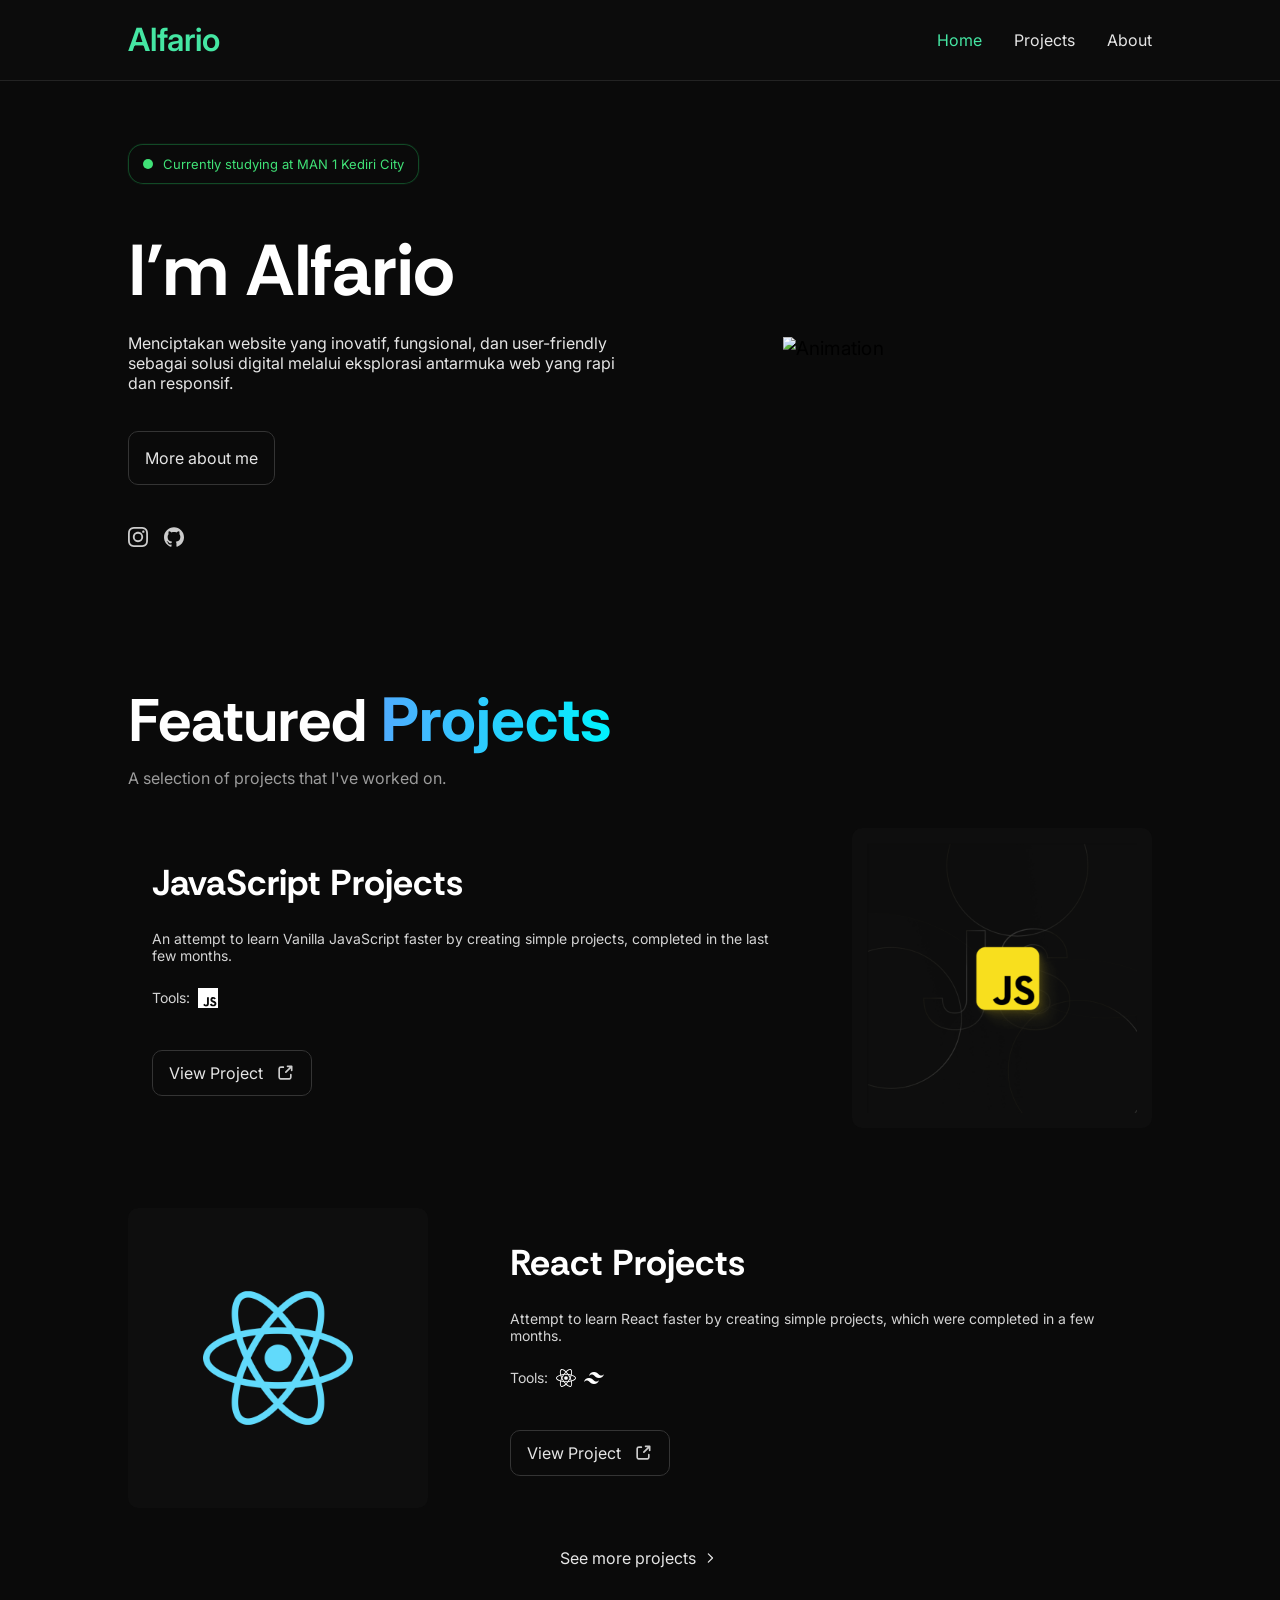
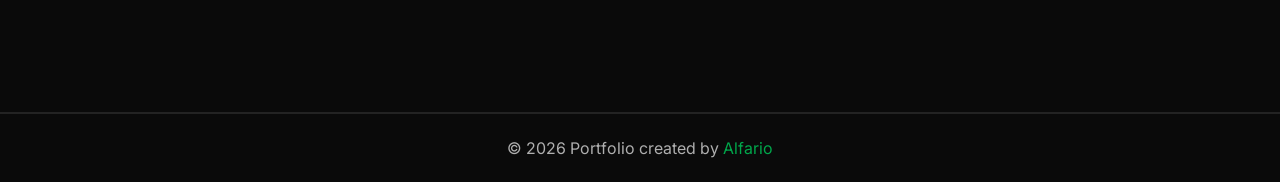
==== index.html @ 362cab64 "rename file" ====
<!DOCTYPE html>
<html lang="en">
<head>
    <meta charset="UTF-8">
    <meta name="viewport" content="width=device-width, initial-scale=1.0">
    <title>Portfolio</title>
    <link rel="stylesheet" href="style.css">
    <link rel="preconnect" href="https://fonts.googleapis.com">
    <link rel="preconnect" href="https://fonts.gstatic.com" crossorigin>
    <link href="https://fonts.googleapis.com/css2?family=Inter:ital,opsz,wght@0,14..32,100..900;1,14..32,100..900&family=Odibee+Sans&family=Plus+Jakarta+Sans:ital,wght@0,200..800;1,200..800&family=Quicksand:wght@300..700&family=Roboto:ital,wght@0,100..900;1,100..900&display=swap" rel="stylesheet">
    <link rel="preconnect" href="https://fonts.googleapis.com">
    <link rel="preconnect" href="https://fonts.gstatic.com" crossorigin>
    <link href="https://fonts.googleapis.com/css2?family=Hanken+Grotesk:ital,wght@0,100..900;1,100..900&family=Inter:ital,opsz,wght@0,14..32,100..900;1,14..32,100..900&family=Odibee+Sans&family=Plus+Jakarta+Sans:ital,wght@0,200..800;1,200..800&family=Quicksand:wght@300..700&family=Rethink+Sans:ital,wght@0,400..800;1,400..800&family=Roboto:ital,wght@0,100..900;1,100..900&display=swap" rel="stylesheet">
</head>
<body>
    <div class="main-wrapper">
        <header>
            <nav class="navbar">
                <div class="name">
                    <a href="https://www.instagram.com/richad_tzy/?hl=id" target="_blank">Alfario</a>
                </div>
                <ul class="menu">
                    <li><a href="/index.html" id="home">Home</a></li>
                    <li><a href="/projects.html">Projects</a></li>
                    <li><a href="/about.html">About</a></li>
                </ul>
                <div class="tombol">
                    &#9776;
                </div>
            </nav>
        </header>
    
        <main class="content">
            <section class="hero">
                <div class="container">
                    <div class="profile-wrap">
                        <div class="profile">
                            <div class="status">
                                <span class="status-dot"></span>
                                Currently studying at MAN 1 Kediri City
                            </div>
                            <div class="text">
                                <h1>I'm Alfario</h1>
                                <p>
                                    Menciptakan website yang inovatif, fungsional, dan user-friendly sebagai solusi digital melalui eksplorasi antarmuka web yang rapi dan responsif.
                                </p>
                            </div>
                            <div class="more-about">
                                <a href="/about.html">More about me</a>
                            </div>
                            <div class="social-media">
                                <a href="https://www.instagram.com/richad_tzy/?hl=id" target="_blank">
                                    <img src="images/instagram.svg" alt="Instagram" />
                                </a>
                                <a href="https://github.com/alfario207" target="_blank">
                                    <img src="images/github.svg" alt="GitHub" />
                                </a>
                            </div>
                        </div>
                        <div class="animation">
                            <img src="images/Animation1.gif" alt="Animation" />
                        </div>
                    </div>
                </div>
            </section>
        
            <section class="projects">
                <div class="container">
                    <div class="projects-wrap">
                        <div class="heading-projects">
                            <h2>Featured <span class="gradient-text">Projects</span></h2>
                            <p>A selection of projects that I've worked on.</p>
                        </div>
                        <div class="content-project" id="content-project-home">
                            <div class="project-item">
                                <div class="images-projects">
                                    <img src="images/JavaScript.png" alt="JavaScript" />
                                </div>
                                <div class="description-projects">
                                    <h3>JavaScript Projects</h3>
                                    <p class="description-text">An attempt to learn Vanilla JavaScript faster by creating simple projects, completed in the last few months.</p>
                                    <div class="tools">
                                        <p>Tools: </p>
                                        <div class="tech-stack">
                                            <div>
                                                <img src="/images/tools/javascript.svg" alt="JavaScript" />
                                            </div>
                                        </div>
                                    </div>
                                    <div class="view-project">
                                        <a href="/projects/javascript.html">
                                            <p>View Project</p>
                                            <img src="/images/external-link.svg" alt="right-arrow" />
                                        </a>
                                    </div>
                                </div>
                            </div>
                            <div class="project-item">
                                <div class="react-images">
                                    <img src="images/react.png" alt="React JS" />
                                </div>
                                <div class="description-projects">
                                    <h3>React Projects</h3>
                                    <p class="description-text">Attempt to learn React faster by creating simple projects, which were completed in a few months.</p>
                                    <div class="tools">
                                        <p>Tools: </p>
                                        <div class="tech-stack">
                                            <div>
                                                <img src="/images/tools/react.svg" alt="React JS" />
                                            </div>
                                            <div>
                                                <img src="/images/tools/tailwindcss.svg" alt="Tailwind CSS" />
                                            </div>
                                        </div>
                                    </div>
                                    <div class="view-project">
                                        <a href="/projects/react.html">
                                            <p>View Project</p>
                                            <img src="/images/external-link.svg" alt="right-arrow" />
                                        </a>
                                    </div>
                                </div>
                            </div>
                        </div>
                        <div class="see-more">
                            <a href="/projects.html">
                                <p>See more projects</p>
                                <img src="/images/right-arrow.svg" />
                            </a>
                        </div>
                    </div>
                </div>
            </section>
        </main>

        <footer>
            <hr>
            <p>© 2026 Portfolio created by <a>Alfario</a></p>
        </footer>
    </div>


    <script src="main.js"></script>
</body>
</html>
---- style.css ----
* {
    font-family: "Inter", sans-serif;
    margin: 0;
    padding: 0;
    box-sizing: border-box;
}

@keyframes fade-up {
    from { opacity: 0; transform: translateY(30px); }
    to { opacity: 1; transform: translateY(0); }
}

@keyframes fade-left {
    from { opacity: 0; transform: translateX(50px); }
    to { opacity: 1; transform: translateX(0); }
}

@keyframes fade-right {
    from { opacity: 0; transform: translateX(-50px); }
    to { opacity: 1; transform: translateX(0); }
}

@keyframes zoom-in {
    from { opacity: 0; transform: scale(0.5); }
    to { opacity: 1; }
}

html, body {
    height: 100vh;
    background-color: #0A0A0A;
}

.main-wrapper {
    width: 100%;
    overflow-x: hidden;
    position: relative;
}

header {
    position: fixed;
    top: 0;
    z-index: 1;
    display: flex;
    justify-content: space-between;
    width: 100%;
    background-color: #0f0f0f88;
    backdrop-filter: blur(10px);
    border-bottom: 1px solid #232323;
}

.navbar {
    margin-inline: 1.5rem;
    width: 100%;
    display: flex;
    align-items: center;
    justify-content: space-between;
}

/* ======================================== HOME ========================================*/

.content {
    margin-block: 5rem;
}

.hero, .projects {
    font-size: x-large;
    margin-inline: 1.5rem;
    padding-block: 3rem;
}

.profile {
    display: flex;
    flex-direction: column;
    justify-content: center;
}

.status {
    display: flex;
    align-items: center;
    justify-content: flex-start;
    gap: 10px;
    width: fit-content;
    height: 40px;
    padding-block: 10px;
    padding-inline: 15px;
    border-radius: 15px;
    box-shadow: #124926 0px 0px 0px 1px inset, #0C140F 0px 0px 0px 1px;
    color: #40E277;
    font-size: 13px;
    animation: fade-up 0.4s ease-in-out forwards;
    opacity: 0;
    animation-delay: 0.5s;
}

.status-dot {
    width: 10px;
    height: 10px;
    background-color: #40E277;
    border-radius: 50%;
}

.name a {
    color: #45E6A3;
    padding-block: 1.5rem;
	font-size: 2rem;
    font-weight: 600;
	text-decoration: none;
	display: inline-block;
    line-height: 1;
}

.menu {
    display: none;
    list-style: none;
}

.menu.active {
    display: flex;
    flex-direction: column;
    align-items: flex-start;
    justify-content: space-around;
    position: absolute;
	background: #212121;
    width: 150px;
    padding-block: 10px;
	padding-inline: 20px;
    margin-right: 1rem;
    margin-top: 4rem;
    border-radius: 6px;
    top: 0;
    right: 0;
    z-index: 1;
    animation: zoom-in 0.2s ease-in-out forwards;
}

.menu.active li a {
    padding-inline: 0px;
    padding-block: 14px;
	display: inline-block !important;
}

.menu li a {
    padding-block: 1.5rem;
	color: #E5E5E5;
	text-decoration: none;
	display: inline-block;
    line-height: 1;
}

.menu li a:hover {
    color: #45E6A3;
}

.tombol {
    display: flex;
    justify-content: center;
    align-items: center;
    padding-block: 12px;
    color: white;
    font-size: 16pt;
    height: 50px;
}

.tombol:hover{
	cursor: pointer;
}

#home, #projects, #about {
    color: #45E6A3;
}

.text h1 {
    color: white;
    margin-top: 2.5rem;
    font-family: "Rethink Sans", sans-serif;
    font-size: 48px;
    animation: fade-up 0.4s ease-in-out forwards;
    opacity: 0;
    animation-delay: 0.6s;
}

.text p {
    color: #E5E5E5;
    margin-top: 1rem;
    font-size: 1rem;
    animation: fade-up 0.4s ease-in-out forwards;
    opacity: 0;
    animation-delay: 0.7s;
}

.text a {
    text-decoration: none;
    color: #E5E5E5;
    cursor: pointer;
}

.text a:hover {
    color: #45E6A3;
}

.more-about {
    display: flex;
    align-items: center;
    margin-top: 40px;
    height: 50px;
    animation: fade-up 0.4s ease-in-out forwards;
    opacity: 0;
    animation-delay: 0.8s;
}

.more-about a {
    text-decoration: none;
    font-size: 1rem;
    color: #E5E5E5;
    border: 1px solid #343434;
    border-radius: 10px;
    padding: 1rem;
    transition: 0.2s ease-in-out;
}

.more-about a:hover {
    transform: scale(1.1);
}

.animation {
    display: flex;
    align-items: center;
    justify-content: center;
    margin-top: 2rem;
    animation: fade-left 1s ease-in-out forwards;
    opacity: 0;
    animation-delay: 0.5s;
}

.animation img {
    width: 100%;
    object-fit: cover;
    transition: 0.35s ease-in-out;
    transform: scale(0.8);
}

.animation img:hover {
    transform: rotate(5deg) ;
}

.social-media {
    display: flex;
    align-items: center;
    height: 30px;
    gap: 1rem;
    margin-top: 40px;
    animation: fade-up 0.4s ease-in-out forwards;
    opacity: 0;
    animation-delay: 0.9s;
}

.social-media a img {
    width: 20px;
    height: 20px;
    filter: invert(80%);
    cursor: pointer;
    transition: 0.2s ease-in-out;
}

.social-media a img:hover {
    filter: invert(100%);
    transform: scale(1.15);
}

.projects-wrap {
    width: 100%;
}

.heading-projects h2 {
    font-family: "Rethink Sans", sans-serif;
    color: white;
    font-size: 3rem;
    animation: fade-up 0.4s ease-in-out forwards;
    opacity: 0;
    animation-delay: 1s;
}

.heading-projects p {
    color: #9C9C9C;
    font-size: 1rem;
    margin-top: 8px;
    animation: fade-up 0.4s ease-in-out forwards;
    opacity: 0;
    animation-delay: 1.1s;
}

.heading-projects .gradient-text {
    background: linear-gradient(to right, #4facfe 0%, #00f2fe 100%);
    background-clip: text;
    color: transparent;
}

.content-project {
    display: flex;
    flex-direction: column;
    margin-block: 2.5rem;
    gap: 5rem;
}

#content-project-home {
    animation: fade-up 0.4s ease-in-out forwards;
    opacity: 0;
    animation-delay: 1.2s;
}

.images-projects {
    display: flex;
    align-items: center;
    justify-content: center;
    padding-inline: 1.5rem;
    background-color: #0E0E0E;
    border-radius: 10px;
}

.images-projects img {
    width: 100%;
    object-fit: cover;
}

.description-projects {
    display: flex;
    flex-direction: column;
    justify-content: center;
    padding: 1.5rem;
}

.description-projects h3 {
    font-family: "Rethink Sans", sans-serif;
    color: white;
    font-size: 2.25rem;

}

.description-projects .description-text {
    color: #D4D4D4;
    font-size: 14px;
    margin-top: 1.5rem;
}

.description-projects p a {
    text-decoration: none;
    font-weight: bold;
    color: #feca1b;
}

.description-projects p .Tailwind {
    text-decoration: none;
    font-weight: bold;
    color: #00bcff;
}

.tools {
    margin-top: 1.5rem;
    color: #D4D4D4;
    font-size: 14px;
    display: flex;
    align-items: center;
    gap: 0.5rem;
}

.tools p {
    margin: 0;
}

.tech-stack {
    display: flex;
    width: 100%;
    gap: 0.5rem;
}

.tech-stack div {
    display: flex;
    align-items: center;
    width: 20px;
}
 
.tech-stack img {
    width: 100%;
    filter: invert(100%);
}

.view-project {
    display: flex;
    align-items: center;
    margin-top: 40px;
    height: 50px;
}

.view-project a {
    width: 160px;
    text-decoration: none;
    display: flex;
    align-items: center;
    justify-content: space-between;
    font-size: 1rem;
    color: #E5E5E5;
    border: 1px solid #343434;
    border-radius: 10px;
    padding: 12px 16px;
}

.view-project img {
    width: 20px;
    filter: invert(80%);
}

.see-more {
    display: flex;
    justify-content: center;
    align-items: center;
    animation: fade-up 0.4s ease-in-out forwards;
    opacity: 0;
    animation-delay: 1.3s;
}

.see-more a {
    width: 160px;
    display: flex;
    align-items: center;
    justify-content: space-between;
    font-size: 1rem;
    text-decoration: none;
    color: #E5E5E5;
    cursor: pointer;
}

.see-more img {
    width: 20px;
    filter: invert(90%);
}

/* ======================================== PROJECTS ========================================*/

.title h1 {
    font-family: "Rethink Sans", sans-serif;
    color: white;
    font-size: 2.25rem;
    animation: fade-up 0.4s ease-in-out forwards;
    opacity: 0;
    animation-delay: 0.5s;
}

.title p {
    color: #9C9C9C;
    font-size: 1rem;
    margin-top: 8px;
    animation: fade-up 0.4s ease-in-out forwards;
    opacity: 0;
    animation-delay: 0.6s;
}

#content-projects {
    animation: fade-up 0.4s ease-in-out forwards;
    opacity: 0;
    animation-delay: 0.7s;
}

.title .gradient-text {
    background: linear-gradient(to right, #4facfe 0%, #00f2fe 100%);
    background-clip: text;
    color: transparent;
}

.react-images {
    display: flex;
    align-items: center;
    justify-content: center;
    padding-inline: 1.5rem;
    background-color: #0E0E0E;
    border-radius: 10px;
}

.react-images img {
    width: 100%;
    object-fit: cover;
}

/* ======================================== ABOUT ========================================*/

.title-about {
    display: flex;
    flex-direction: column;
    /* justify-content: center; */
    align-items: center;
}

.title-about h1 {
    font-family: "Rethink Sans", sans-serif;
    color: white;
    font-size: 2.25rem;
    animation: fade-up 0.4s ease-in-out forwards;
    opacity: 0;
    animation-delay: 0.5s;
}

.title-about p {
    color: #9C9C9C;
    font-size: 1rem;
    margin-top: 8px;
    animation: fade-up 0.4s ease-in-out forwards;
    opacity: 0;
    animation-delay: 0.6s;
}

.title-about .gradient-text {
    background: linear-gradient(to right, #4facfe 0%, #00f2fe 100%);
    background-clip: text;
    color: transparent;
}

.about {
    color: #E5E5E5;
    font-size: 1rem;
    display: flex;
    flex-direction: column;
    align-items: center;
    gap: 2.5rem;
}

.about p {
    margin-bottom: 1rem;
    line-height: 1.6;
}

.about-img {
    width: 300px;
    height: 300px;
}

.about-img img {
    width: 100%;
    height: 100%;
    object-fit: cover;
    border-radius: 999px;
    /* border: 5px solid #afafaf8b; */
    animation: fade-right 1s ease-in-out forwards;
    opacity: 0;
    animation-delay: 0.5s;
}

.about-me h2 {
    font-family: "Rethink Sans", sans-serif;
    font-size: 1.5rem;
    margin-bottom: 1.5rem;
    animation: fade-up 0.4s ease-in-out forwards;
    opacity: 0;
    animation-delay: 0.7s;
}

.p-1 {
    animation: fade-up 0.4s ease-in-out forwards;
    opacity: 0;
    animation-delay: 0.8s;
}

.p-2 {
    animation: fade-up 0.4s ease-in-out forwards;
    opacity: 0;
    animation-delay: 0.9s;
}

.about .p-3 {
    margin-bottom: 2rem;
    animation: fade-up 0.4s ease-in-out forwards;
    opacity: 0;
    animation-delay: 1s;
}

.about .p-4 {
    margin-bottom: 2rem;
    animation: fade-up 0.4s ease-in-out forwards;
    opacity: 0;
    animation-delay: 1.1s;
}

.about .tech-stack {
    gap: 1.5rem;
}

.tech-stack .tech-stack-wrap {
    display: flex;
    align-items: center;
    width: 2rem;
    cursor: pointer;
    transition: 0.2s ease-in-out;
}

.tech-stack .tech-stack-wrap:hover {
    transform: scale(1.3);
}

.tech-1 {
    animation: fade-left 0.5s ease-in-out forwards;
    animation-delay: 0.5s;
    opacity: 0;
}

.tech-2 {
    animation: fade-left 0.5s ease-in-out forwards;
    animation-delay: 0.6s;
    opacity: 0;
}

.tech-3 {
    animation: fade-left 0.5s ease-in-out forwards;
    animation-delay: 0.7s;
    opacity: 0;
}

.tech-4 {
    animation: fade-left 0.5s ease-in-out forwards;
    animation-delay: 0.8s;
    opacity: 0;
}

.tech-5 {
    animation: fade-left 0.5s ease-in-out forwards;
    animation-delay: 0.9s;
    opacity: 0;
}

.tech-6 {
    animation: fade-left 0.5s ease-in-out forwards;
    animation-delay: 1s;
    opacity: 0;
}

/* ======================================== JAVASCRIPT & REACT PROJECTS ========================================*/

.title-javascript-react h1 {
    font-family: "Rethink Sans", sans-serif;
    color: white;
    font-size: 2.25rem;
    margin-top: 1.5rem;
    animation: fade-up 0.4s ease-in-out forwards;
    opacity: 0;
    animation-delay: 0.5s;
}

.title-javascript-react p {
    color: #9C9C9C;
    font-size: 1rem;
    margin-top: 8px;
    animation: fade-up 0.4s ease-in-out forwards;
    opacity: 0;
    animation-delay: 0.6s;
}

.title-javascript-react .gradient-text {
    background: linear-gradient(to right, #4facfe 0%, #00f2fe 100%);
    background-clip: text;
    color: transparent;
}

.projects-list-wrap {
    height: 100%;
    display: flex;
    flex-direction: column;
    gap: 2rem;
}

.project-list {
    color: #E5E5E5;
    margin-inline: 1.5rem;
    animation: fade-up 0.4s ease-in-out forwards;
    opacity: 0;
    animation-delay: 0.7s;
}

.title-list-projects {
    display: flex;
    align-items: center;
    margin-block: 1.5rem;
    width: 100%;
}

.title-list-projects span {
    margin-right: 1rem;
    color: #4CFFB4;
    height: 32px;
    border: 3px solid #4CFFB4;
}

.title-list-projects h2 {
    font-family: "Rethink Sans", sans-serif;
    font-weight: 700;
    color: #F5F5F5;
    font-size: 1.5rem;
}

.check-repo {
    margin-block: 20px;
    font-size: 1rem;
}

.check-repo a {
    color: #D4D4D4;
    font-weight: 500;
    text-decoration: underline;
}

.youtube-video {
    width: 100%;
    max-width: 800px;
    aspect-ratio: 16 / 9;
    display: block;
    margin: 0 auto;
}

footer {
    color: #afafaf;
    margin-block: 1.5rem;
    display: flex;
    flex-direction: column;
    justify-content: center;
    align-items: center;
}

footer hr {
    width: 100%;
    margin-bottom: 1.5rem;
    border: 1px solid #232323;
}

footer a {
    color: #00A74B;
}

@media screen and (min-width: 640px) {
    .hero, .projects {
        font-size: x-large;
        padding-block: 4rem;
    }

    .hero-about {
        font-size: x-large;
        padding: 3rem;
    }

    .container {
        width: 100%;
        /* display: flex;
        justify-content: space-between; */
    }

    .profile-wrap {
        width: 100%;
        display: flex;
        justify-content: space-between;
    }

    .projects-container {
        max-width: 800px;
        margin-inline: auto;
        width: 100%;
    }

    .tombol{
	    display: none;			
    }

    .menu {
    	display: flex;
        gap: 2rem;	
        align-items: center;	
    }
    
    .profile {
        width: 50%;
    }

    .animation {
        width: 40%;
        margin: 0;
    }

    .info {
        height: 52px;
    }

    .text h1 {
        font-size: 4.5rem;
    }

    .title h1 {
        font-size: 3.75rem;
    }

    .title-about h1 {
        font-size: 3.75rem;
    }

    .title-javascript-react h1 {
        font-size: 3rem;
    }

    .heading-projects h2 {
        font-size: 3.75rem;
    }

    .content-project {
        display: flex;
        justify-content: space-between;
    }

    .project-item {
        display: flex;
        justify-content: space-between;
        align-items: center;
        order: 2;
    }

    .description-projects {
        width: 65%;
    }

    .images-projects {
        width: 300px;
        height: 300px;
        padding: 0;
    }

    .images-projects img {
        width: 90%;
    }

    .react-images {
        width: 300px;
        height: 300px;
        padding: 0;
    }

    .react-images img {
        width: 50%;
    }

    .project-item:nth-child(odd) {
        flex-direction: row-reverse;
    }

    .projects-javascript-react {
        font-size: x-large;
        padding-block: 4rem;
    }
}

@media screen and (min-width: 1024px) {
    header {
        padding-inline: 1.5rem;
    }
    
    .navbar {
        max-width: 1024px;
        margin-inline: auto;
        width: 100%;
    }
    
    .container {
        max-width: 1024px;
        margin-inline: auto;
        width: 100%;
    }
    
    .projects-javascript-react {
        padding-inline: 1.5rem;
    }
    
    .project-list {
        margin: 0;
    }
    
    .about {
        display: flex;
        flex-direction: row;
        justify-content: space-around;
    }
    
    .about-img {
        width: 30%;
    }
    
    .about-img img {
        width: 100%;
    }
    
    .about-me {
        /* background-color: #00f2fe; */
        width: 60%;
    }
}
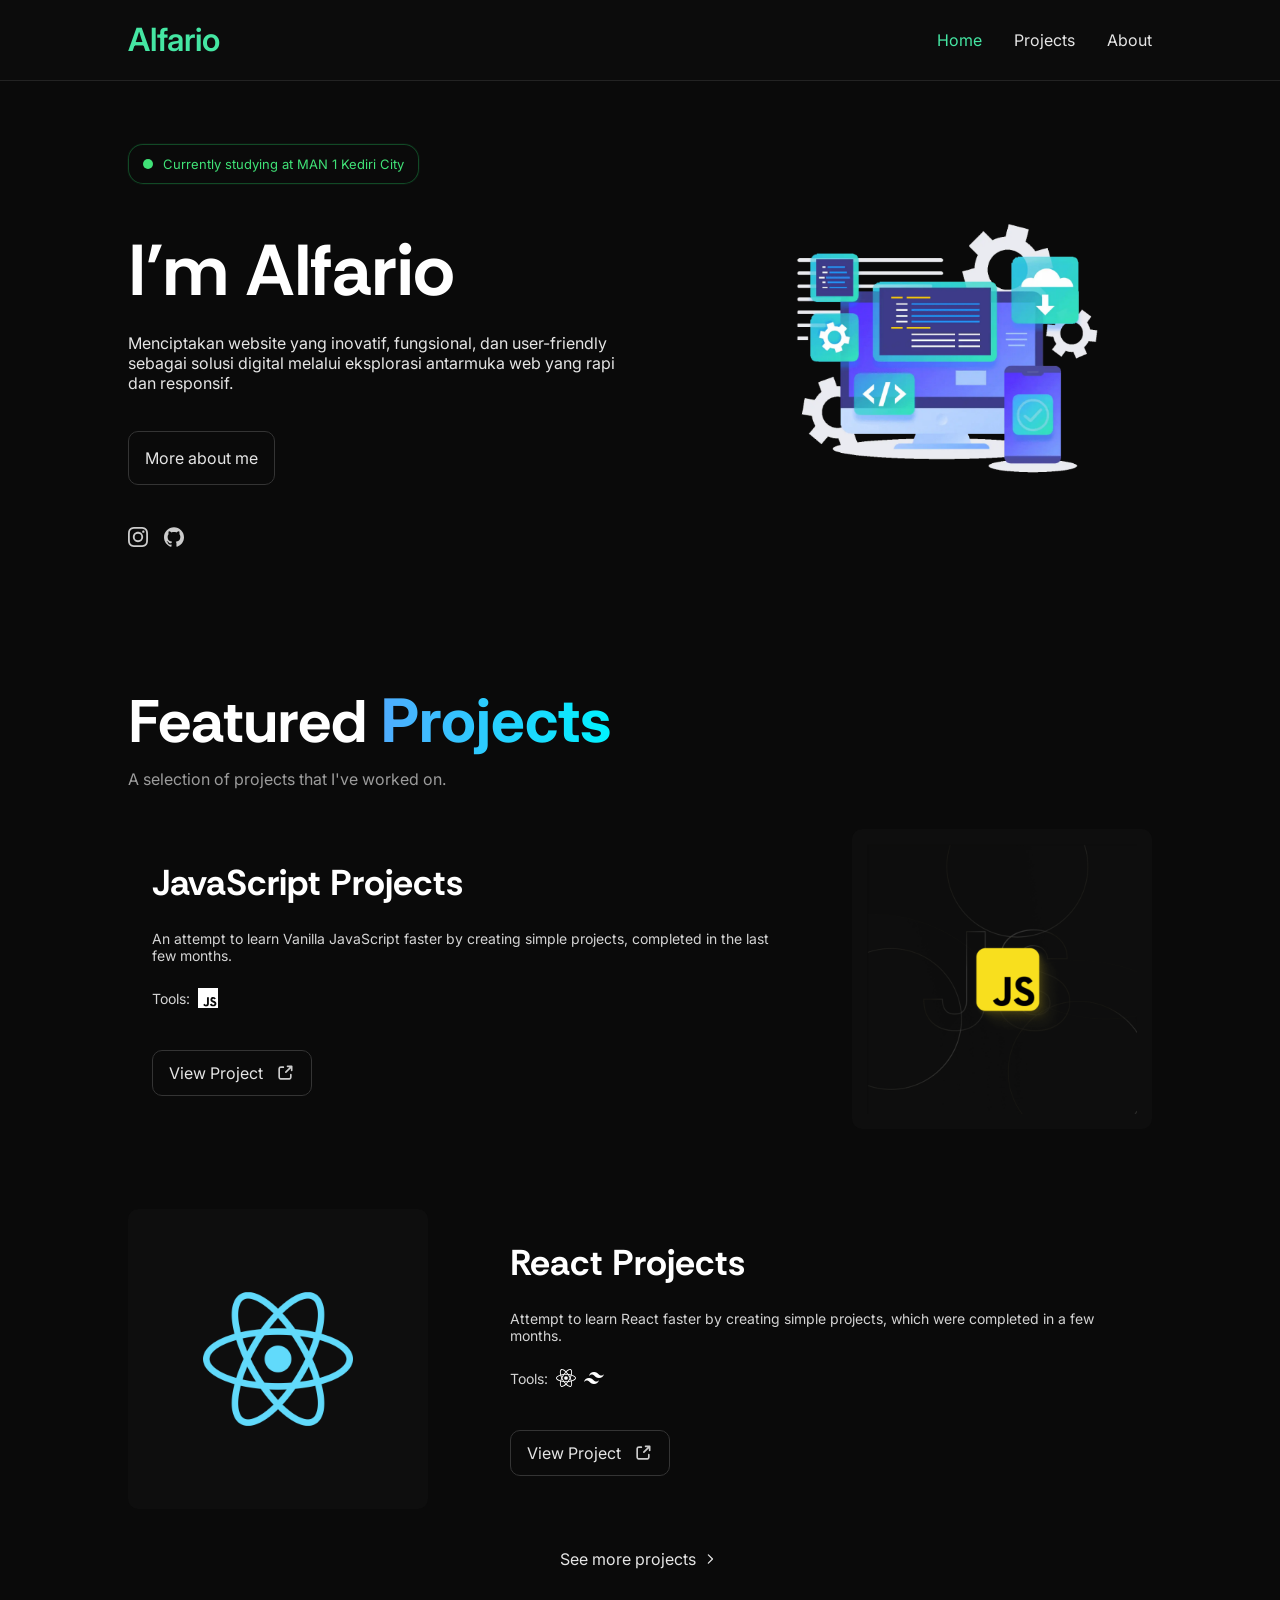
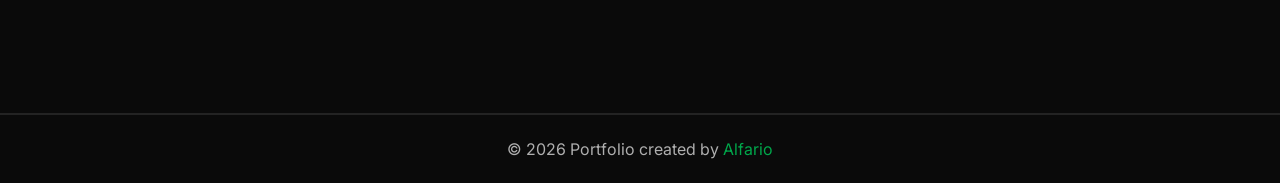
==== commit c97af97a: "convert img to webp" ====
--- a/index.html
+++ b/index.html
@@ -50,15 +50,15 @@
                             </div>
                             <div class="social-media">
                                 <a href="https://www.instagram.com/richad_tzy/?hl=id" target="_blank">
-                                    <img src="images/instagram.svg" alt="Instagram" />
+                                    <img src="images/instagram.svg" loading="lazy" alt="Instagram" />
                                 </a>
                                 <a href="https://github.com/alfario207" target="_blank">
-                                    <img src="images/github.svg" alt="GitHub" />
+                                    <img src="images/github.svg" loading="lazy" alt="GitHub" />
                                 </a>
                             </div>
                         </div>
                         <div class="animation">
-                            <img src="images/Animation1.gif" alt="Animation" />
+                            <img src="images/Animation1.webp" loading="lazy" alt="Animation" />
                         </div>
                     </div>
                 </div>
@@ -74,7 +74,7 @@
                         <div class="content-project" id="content-project-home">
                             <div class="project-item">
                                 <div class="images-projects">
-                                    <img src="images/JavaScript.png" alt="JavaScript" />
+                                    <img src="images/JavaScript.png" loading="lazy" alt="JavaScript" />
                                 </div>
                                 <div class="description-projects">
                                     <h3>JavaScript Projects</h3>
@@ -83,21 +83,21 @@
                                         <p>Tools: </p>
                                         <div class="tech-stack">
                                             <div>
-                                                <img src="/images/tools/javascript.svg" alt="JavaScript" />
+                                                <img src="/images/tools/javascript.svg" loading="lazy" alt="JavaScript" />
                                             </div>
                                         </div>
                                     </div>
                                     <div class="view-project">
                                         <a href="/projects/javascript.html">
                                             <p>View Project</p>
-                                            <img src="/images/external-link.svg" alt="right-arrow" />
+                                            <img src="/images/external-link.svg" loading="lazy" alt="external link" />
                                         </a>
                                     </div>
                                 </div>
                             </div>
                             <div class="project-item">
                                 <div class="react-images">
-                                    <img src="images/react.png" alt="React JS" />
+                                    <img src="images/react.png" loading="lazy" alt="React JS" />
                                 </div>
                                 <div class="description-projects">
                                     <h3>React Projects</h3>
@@ -106,17 +106,17 @@
                                         <p>Tools: </p>
                                         <div class="tech-stack">
                                             <div>
-                                                <img src="/images/tools/react.svg" alt="React JS" />
+                                                <img src="/images/tools/react.svg" loading="lazy" alt="React JS" />
                                             </div>
                                             <div>
-                                                <img src="/images/tools/tailwindcss.svg" alt="Tailwind CSS" />
+                                                <img src="/images/tools/tailwindcss.svg" loading="lazy" alt="Tailwind CSS" />
                                             </div>
                                         </div>
                                     </div>
                                     <div class="view-project">
                                         <a href="/projects/react.html">
                                             <p>View Project</p>
-                                            <img src="/images/external-link.svg" alt="right-arrow" />
+                                            <img src="/images/external-link.svg" loading="lazy" alt="external link" />
                                         </a>
                                     </div>
                                 </div>
@@ -125,7 +125,7 @@
                         <div class="see-more">
                             <a href="/projects.html">
                                 <p>See more projects</p>
-                                <img src="/images/right-arrow.svg" />
+                                <img src="/images/right-arrow.svg" loading="lazy" alt="right arrow" />
                             </a>
                         </div>
                     </div>
--- a/style.css
+++ b/style.css
@@ -28,6 +28,11 @@
 html, body {
     height: 100vh;
     background-color: #0A0A0A;
+}
+
+img {
+    color: white;
+    font-size: 1.5rem;
 }
 
 .main-wrapper {
@@ -530,17 +535,23 @@
 .about-img {
     width: 300px;
     height: 300px;
+    animation: fade-right 1s ease-in-out forwards;
+    opacity: 0;
+    animation-delay: 0.5s;
 }
 
 .about-img img {
     width: 100%;
     height: 100%;
     object-fit: cover;
-    border-radius: 999px;
+    border-radius: calc(infinity * 1px);
     /* border: 5px solid #afafaf8b; */
-    animation: fade-right 1s ease-in-out forwards;
-    opacity: 0;
-    animation-delay: 0.5s;
+    transition: 0.6s ease-in-out;
+    transform: rotate(-1deg);
+}
+
+.about-img img:hover {
+    transform: scale(1.1) rotate(1deg);
 }
 
 .about-me h2 {
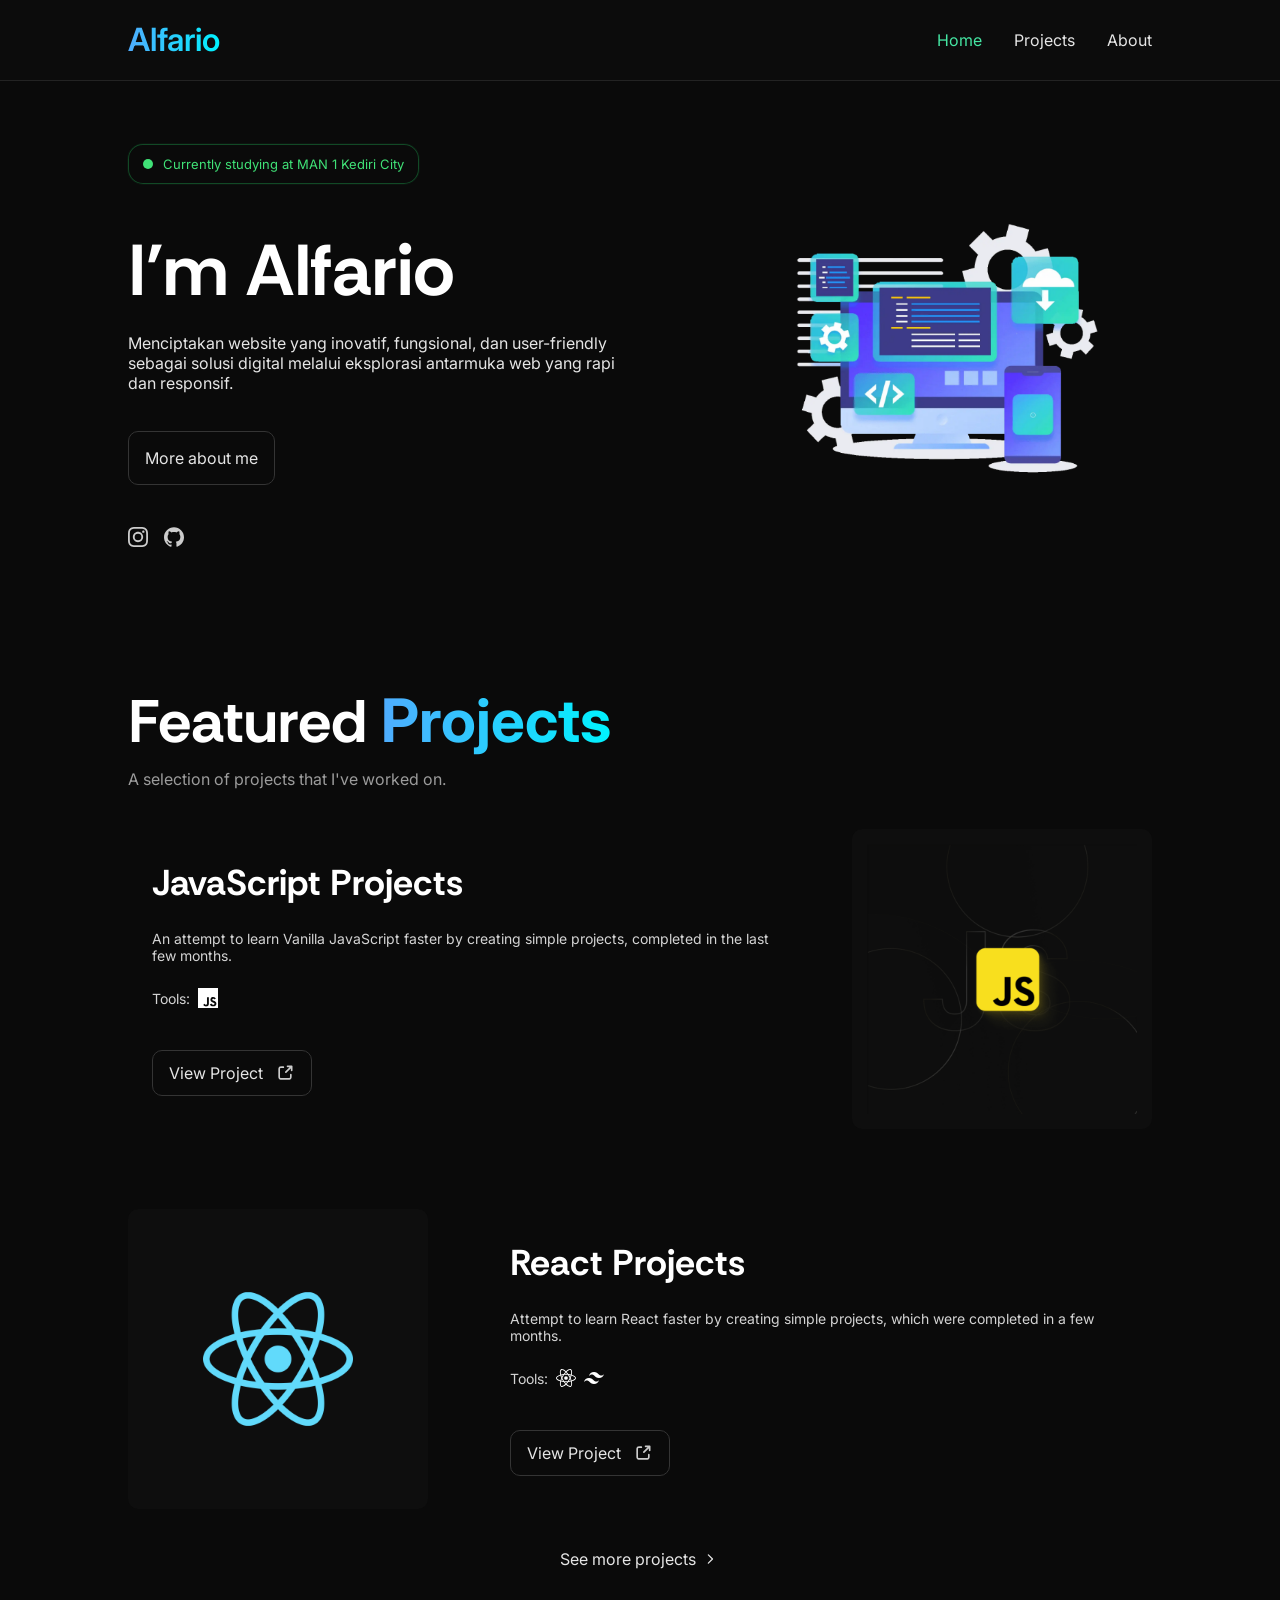
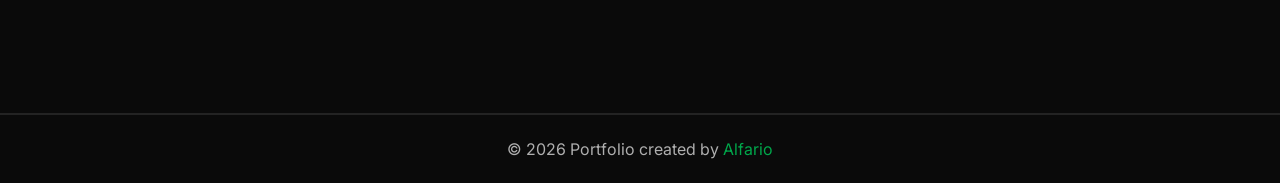
==== commit 3c6e8c09: "update" ====
--- a/index.html
+++ b/index.html
@@ -4,7 +4,7 @@
     <meta charset="UTF-8">
     <meta name="viewport" content="width=device-width, initial-scale=1.0">
     <title>Portfolio</title>
-    <link rel="stylesheet" href="style.css">
+    <link rel="stylesheet" href="css/style.css">
     <link rel="preconnect" href="https://fonts.googleapis.com">
     <link rel="preconnect" href="https://fonts.gstatic.com" crossorigin>
     <link href="https://fonts.googleapis.com/css2?family=Inter:ital,opsz,wght@0,14..32,100..900;1,14..32,100..900&family=Odibee+Sans&family=Plus+Jakarta+Sans:ital,wght@0,200..800;1,200..800&family=Quicksand:wght@300..700&family=Roboto:ital,wght@0,100..900;1,100..900&display=swap" rel="stylesheet">
@@ -135,11 +135,11 @@
 
         <footer>
             <hr>
-            <p>© 2026 Portfolio created by <a>Alfario</a></p>
+            <p>© 2026 Portfolio created by <span>Alfario</span></p>
         </footer>
     </div>
 
 
-    <script src="main.js"></script>
+    <script src="js/main.js"></script>
 </body>
 </html>
--- a/css/style.css
+++ b/css/style.css
@@ -0,0 +1,909 @@
+* {
+    font-family: "Inter", sans-serif;
+    margin: 0;
+    padding: 0;
+    box-sizing: border-box;
+    -webkit-tap-highlight-color: transparent;
+}
+
+@keyframes fade-up {
+    from { opacity: 0; transform: translateY(30px); }
+    to { opacity: 1; transform: translateY(0); }
+}
+
+@keyframes fade-left {
+    from { opacity: 0; transform: translateX(50px); }
+    to { opacity: 1; transform: translateX(0); }
+}
+
+@keyframes fade-right {
+    from { opacity: 0; transform: translateX(-50px); }
+    to { opacity: 1; transform: translateX(0); }
+}
+
+@keyframes zoom-in {
+    from { opacity: 0; transform: scale(0.5); }
+    to { opacity: 1; }
+}
+
+html, body {
+    height: 100vh;
+    background-color: #0A0A0A;
+}
+
+img {
+    color: white;
+    font-size: 1.5rem;
+}
+
+.main-wrapper {
+    width: 100%;
+    overflow-x: hidden;
+    position: relative;
+}
+
+header {
+    position: fixed;
+    top: 0;
+    z-index: 1;
+    display: flex;
+    justify-content: space-between;
+    width: 100%;
+    background-color: #0f0f0f88;
+    backdrop-filter: blur(10px);
+    border-bottom: 1px solid #232323;
+}
+
+.navbar {
+    margin-inline: 1.5rem;
+    width: 100%;
+    display: flex;
+    align-items: center;
+    justify-content: space-between;
+}
+
+/* ======================================== HOME ========================================*/
+
+.content {
+    margin-block: 5rem;
+}
+
+.hero, .projects {
+    font-size: x-large;
+    margin-inline: 1.5rem;
+    padding-block: 3rem;
+}
+
+.profile {
+    display: flex;
+    flex-direction: column;
+    justify-content: center;
+}
+
+.status {
+    display: flex;
+    align-items: center;
+    justify-content: flex-start;
+    gap: 10px;
+    width: fit-content;
+    height: 40px;
+    padding-block: 10px;
+    padding-inline: 15px;
+    border-radius: 15px;
+    box-shadow: #124926 0px 0px 0px 1px inset, #0C140F 0px 0px 0px 1px;
+    color: #40E277;
+    font-size: 13px;
+    animation: fade-up 0.4s ease-in-out forwards;
+    opacity: 0;
+    animation-delay: 0.5s;
+}
+
+.status-dot {
+    width: 10px;
+    height: 10px;
+    background-color: #40E277;
+    border-radius: 50%;
+}
+
+.name a {
+    background: linear-gradient(to right, #4facfe 0%, #00f2fe 100%);
+    background-clip: text;
+    color: transparent;
+    padding-block: 1.5rem;
+	font-size: 2rem;
+    font-weight: 600;
+	text-decoration: none;
+	display: inline-block;
+    line-height: 1;
+}
+
+.menu {
+    display: none;
+    list-style: none;
+}
+
+.menu.active {
+    display: flex;
+    flex-direction: column;
+    align-items: flex-start;
+    justify-content: space-around;
+    position: absolute;
+	background: #212121;
+    width: 150px;
+    padding-block: 10px;
+	padding-inline: 20px;
+    margin-right: 1rem;
+    margin-top: 4rem;
+    border-radius: 6px;
+    top: 0;
+    right: 0;
+    z-index: 1;
+    animation: zoom-in 0.2s ease-in-out forwards;
+}
+
+.menu.active li a {
+    padding-inline: 0px;
+    padding-block: 14px;
+	display: inline-block !important;
+}
+
+.menu li a {
+    padding-block: 1.5rem;
+	color: #E5E5E5;
+	text-decoration: none;
+	display: inline-block;
+    line-height: 1;
+}
+
+.menu li a:hover {
+    color: #45E6A3;
+}
+
+.tombol {
+    display: flex;
+    justify-content: center;
+    align-items: center;
+    padding-block: 12px;
+    color: white;
+    font-size: 16pt;
+    height: 50px;
+}
+
+.tombol:hover{
+	cursor: pointer;
+}
+
+#home, #projects, #about {
+    color: #45E6A3;
+}
+
+.text h1 {
+    color: white;
+    margin-top: 2.5rem;
+    font-family: "Rethink Sans", sans-serif;
+    font-size: 48px;
+    animation: fade-up 0.4s ease-in-out forwards;
+    opacity: 0;
+    animation-delay: 0.6s;
+}
+
+.text p {
+    color: #E5E5E5;
+    margin-top: 1rem;
+    font-size: 1rem;
+    animation: fade-up 0.4s ease-in-out forwards;
+    opacity: 0;
+    animation-delay: 0.7s;
+}
+
+.text a {
+    text-decoration: none;
+    color: #E5E5E5;
+    cursor: pointer;
+}
+
+.text a:hover {
+    color: #45E6A3;
+}
+
+.more-about {
+    display: flex;
+    align-items: center;
+    margin-top: 40px;
+    height: 50px;
+    animation: fade-up 0.4s ease-in-out forwards;
+    opacity: 0;
+    animation-delay: 0.8s;
+}
+
+.more-about a {
+    text-decoration: none;
+    font-size: 1rem;
+    color: #E5E5E5;
+    border: 1px solid #343434;
+    border-radius: 10px;
+    padding: 1rem;
+    transition: 0.2s ease-in-out;
+}
+
+.more-about a:hover {
+    transform: scale(1.1);
+}
+
+.animation {
+    display: flex;
+    align-items: center;
+    justify-content: center;
+    margin-top: 2rem;
+    animation: fade-left 1s ease-in-out forwards;
+    opacity: 0;
+    animation-delay: 0.5s;
+}
+
+.animation img {
+    width: 100%;
+    object-fit: cover;
+    transition: 0.35s ease-in-out;
+    transform: scale(0.8);
+}
+
+.animation img:hover {
+    transform: scale(0.9) rotate(3deg);
+}
+
+.social-media {
+    display: flex;
+    align-items: center;
+    height: 30px;
+    gap: 1rem;
+    margin-top: 40px;
+    animation: fade-up 0.4s ease-in-out forwards;
+    opacity: 0;
+    animation-delay: 0.9s;
+}
+
+.social-media a img {
+    width: 20px;
+    height: 20px;
+    filter: invert(80%);
+    cursor: pointer;
+    transition: 0.2s ease-in-out;
+}
+
+.social-media a img:hover {
+    filter: invert(100%);
+    transform: scale(1.15);
+}
+
+.projects-wrap {
+    width: 100%;
+}
+
+.heading-projects h2 {
+    font-family: "Rethink Sans", sans-serif;
+    color: white;
+    font-size: 3rem;
+    animation: fade-up 0.4s ease-in-out forwards;
+    opacity: 0;
+    animation-delay: 1s;
+}
+
+.heading-projects p {
+    color: #9C9C9C;
+    font-size: 1rem;
+    margin-top: 8px;
+    animation: fade-up 0.4s ease-in-out forwards;
+    opacity: 0;
+    animation-delay: 1.1s;
+}
+
+.heading-projects .gradient-text {
+    background: linear-gradient(to right, #4facfe 0%, #00f2fe 100%);
+    background-clip: text;
+    color: transparent;
+}
+
+.content-project {
+    display: flex;
+    flex-direction: column;
+    margin-block: 2.5rem;
+    gap: 5rem;
+}
+
+#content-project-home {
+    animation: fade-up 0.4s ease-in-out forwards;
+    opacity: 0;
+    animation-delay: 1.2s;
+}
+
+.images-projects {
+    display: flex;
+    align-items: center;
+    justify-content: center;
+    padding-inline: 1.5rem;
+    background-color: #0E0E0E;
+    border-radius: 10px;
+}
+
+.images-projects img {
+    width: 100%;
+    object-fit: cover;
+}
+
+.description-projects {
+    display: flex;
+    flex-direction: column;
+    justify-content: center;
+    padding: 1.5rem;
+}
+
+.description-projects h3 {
+    font-family: "Rethink Sans", sans-serif;
+    color: white;
+    font-size: 2.25rem;
+
+}
+
+.description-projects .description-text {
+    color: #D4D4D4;
+    font-size: 14px;
+    margin-top: 1.5rem;
+}
+
+.description-projects p a {
+    text-decoration: none;
+    font-weight: bold;
+    color: #feca1b;
+}
+
+.description-projects p .Tailwind {
+    text-decoration: none;
+    font-weight: bold;
+    color: #00bcff;
+}
+
+.tools {
+    margin-top: 1.5rem;
+    color: #D4D4D4;
+    font-size: 14px;
+    display: flex;
+    align-items: center;
+    gap: 0.5rem;
+}
+
+.tools p {
+    margin: 0;
+}
+
+.tech-stack {
+    display: flex;
+    width: 100%;
+    gap: 0.5rem;
+}
+
+.tech-stack div {
+    display: flex;
+    align-items: center;
+    width: 20px;
+}
+ 
+.tech-stack img {
+    width: 100%;
+    filter: invert(100%);
+}
+
+.view-project {
+    display: flex;
+    align-items: center;
+    margin-top: 40px;
+    height: 50px;
+}
+
+.view-project a {
+    width: 160px;
+    text-decoration: none;
+    display: flex;
+    align-items: center;
+    justify-content: space-between;
+    font-size: 1rem;
+    color: #E5E5E5;
+    border: 1px solid #343434;
+    border-radius: 10px;
+    padding: 12px 16px;
+}
+
+.view-project img {
+    width: 20px;
+    filter: invert(80%);
+}
+
+.see-more {
+    display: flex;
+    justify-content: center;
+    align-items: center;
+    animation: fade-up 0.4s ease-in-out forwards;
+    opacity: 0;
+    animation-delay: 1.3s;
+}
+
+.see-more a {
+    width: 160px;
+    display: flex;
+    align-items: center;
+    justify-content: space-between;
+    font-size: 1rem;
+    text-decoration: none;
+    color: #E5E5E5;
+    cursor: pointer;
+}
+
+.see-more img {
+    width: 20px;
+    filter: invert(90%);
+}
+
+/* ======================================== PROJECTS ========================================*/
+
+.title h1 {
+    font-family: "Rethink Sans", sans-serif;
+    color: white;
+    font-size: 2.25rem;
+    animation: fade-up 0.4s ease-in-out forwards;
+    opacity: 0;
+    animation-delay: 0.5s;
+}
+
+.title p {
+    color: #9C9C9C;
+    font-size: 1rem;
+    margin-top: 8px;
+    animation: fade-up 0.4s ease-in-out forwards;
+    opacity: 0;
+    animation-delay: 0.6s;
+}
+
+#content-projects {
+    animation: fade-up 0.4s ease-in-out forwards;
+    opacity: 0;
+    animation-delay: 0.7s;
+}
+
+.title .gradient-text {
+    background: linear-gradient(to right, #4facfe 0%, #00f2fe 100%);
+    background-clip: text;
+    color: transparent;
+}
+
+.react-images {
+    display: flex;
+    align-items: center;
+    justify-content: center;
+    padding-inline: 1.5rem;
+    background-color: #0E0E0E;
+    border-radius: 10px;
+}
+
+.react-images img {
+    width: 70%;
+    object-fit: cover;
+}
+
+/* ======================================== ABOUT ========================================*/
+
+.title-about {
+    display: flex;
+    flex-direction: column;
+    /* justify-content: center; */
+    align-items: center;
+}
+
+.title-about h1 {
+    font-family: "Rethink Sans", sans-serif;
+    color: white;
+    font-size: 2.25rem;
+    animation: fade-up 0.4s ease-in-out forwards;
+    opacity: 0;
+    animation-delay: 0.5s;
+}
+
+.title-about p {
+    color: #9C9C9C;
+    font-size: 1rem;
+    margin-top: 8px;
+    animation: fade-up 0.4s ease-in-out forwards;
+    opacity: 0;
+    animation-delay: 0.6s;
+}
+
+.title-about .gradient-text {
+    background: linear-gradient(to right, #4facfe 0%, #00f2fe 100%);
+    background-clip: text;
+    color: transparent;
+}
+
+.about {
+    color: #E5E5E5;
+    font-size: 1rem;
+    display: flex;
+    flex-direction: column;
+    align-items: center;
+    gap: 3rem;
+}
+
+.about p {
+    margin-bottom: 1rem;
+    line-height: 1.6;
+}
+
+.about-img {
+    width: 300px;
+    height: 300px;
+    animation: fade-right 1s ease-in-out forwards;
+    opacity: 0;
+    animation-delay: 0.5s;
+}
+
+.about-img img {
+    width: 100%;
+    height: 100%;
+    object-fit: cover;
+    border-radius: calc(infinity * 1px);
+    /* border: 5px solid #afafaf8b; */
+    transition: 0.6s ease-in-out;
+    transform: rotate(-1deg);
+}
+
+.about-img img:hover {
+    transform: scale(1.1) rotate(1deg);
+}
+
+.about-me h2 {
+    font-family: "Rethink Sans", sans-serif;
+    font-size: 2rem;
+    margin-bottom: 1.5rem;
+    animation: fade-up 0.4s ease-in-out forwards;
+    opacity: 0;
+    animation-delay: 0.7s;
+}
+
+.p-1 {
+    animation: fade-up 0.4s ease-in-out forwards;
+    opacity: 0;
+    animation-delay: 0.8s;
+}
+
+.p-2 {
+    animation: fade-up 0.4s ease-in-out forwards;
+    opacity: 0;
+    animation-delay: 0.9s;
+}
+
+.about .p-3 {
+    margin-bottom: 2rem;
+    animation: fade-up 0.4s ease-in-out forwards;
+    opacity: 0;
+    animation-delay: 1s;
+}
+
+.about .p-4 {
+    margin-bottom: 2rem;
+    animation: fade-up 0.4s ease-in-out forwards;
+    opacity: 0;
+    animation-delay: 1.1s;
+}
+
+.about .tech-stack {
+    gap: 1.5rem;
+}
+
+.tech-stack .tech-stack-wrap {
+    display: flex;
+    align-items: center;
+    width: 2rem;
+    cursor: pointer;
+    transition: 0.2s ease-in-out;
+}
+
+.tech-stack .tech-stack-wrap:hover {
+    transform: scale(1.3);
+}
+
+.tech-1 {
+    animation: fade-left 0.5s ease-in-out forwards;
+    animation-delay: 0.5s;
+    opacity: 0;
+}
+
+.tech-2 {
+    animation: fade-left 0.5s ease-in-out forwards;
+    animation-delay: 0.6s;
+    opacity: 0;
+}
+
+.tech-3 {
+    animation: fade-left 0.5s ease-in-out forwards;
+    animation-delay: 0.7s;
+    opacity: 0;
+}
+
+.tech-4 {
+    animation: fade-left 0.5s ease-in-out forwards;
+    animation-delay: 0.8s;
+    opacity: 0;
+}
+
+.tech-5 {
+    animation: fade-left 0.5s ease-in-out forwards;
+    animation-delay: 0.9s;
+    opacity: 0;
+}
+
+.tech-6 {
+    animation: fade-left 0.5s ease-in-out forwards;
+    animation-delay: 1s;
+    opacity: 0;
+}
+
+/* ======================================== JAVASCRIPT & REACT PROJECTS ========================================*/
+
+.title-javascript-react h1 {
+    font-family: "Rethink Sans", sans-serif;
+    color: white;
+    font-size: 2.25rem;
+    margin-top: 1.5rem;
+    animation: fade-up 0.4s ease-in-out forwards;
+    opacity: 0;
+    animation-delay: 0.5s;
+}
+
+.title-javascript-react p {
+    color: #9C9C9C;
+    font-size: 1rem;
+    margin-top: 8px;
+    animation: fade-up 0.4s ease-in-out forwards;
+    opacity: 0;
+    animation-delay: 0.6s;
+}
+
+.title-javascript-react .gradient-text {
+    background: linear-gradient(to right, #4facfe 0%, #00f2fe 100%);
+    background-clip: text;
+    color: transparent;
+}
+
+.projects-list-wrap {
+    height: 100%;
+    display: flex;
+    flex-direction: column;
+    gap: 2rem;
+}
+
+.project-list {
+    color: #E5E5E5;
+    margin-inline: 1.5rem;
+    animation: fade-up 0.4s ease-in-out forwards;
+    opacity: 0;
+    animation-delay: 0.7s;
+}
+
+.title-list-projects {
+    display: flex;
+    align-items: center;
+    margin-block: 1.5rem;
+    width: 100%;
+}
+
+.title-list-projects span {
+    margin-right: 1rem;
+    color: #4CFFB4;
+    height: 32px;
+    border: 3px solid #4CFFB4;
+}
+
+.title-list-projects h2 {
+    font-family: "Rethink Sans", sans-serif;
+    font-weight: 700;
+    color: #F5F5F5;
+    font-size: 1.5rem;
+}
+
+.check-repo {
+    margin-block: 20px;
+    font-size: 1rem;
+}
+
+.check-repo a {
+    color: #D4D4D4;
+    font-weight: 500;
+    text-decoration: underline;
+}
+
+.youtube-video {
+    width: 100%;
+    max-width: 800px;
+    aspect-ratio: 16 / 9;
+    display: block;
+    margin: 0 auto;
+}
+
+footer {
+    color: #afafaf;
+    margin-block: 1.5rem;
+    display: flex;
+    flex-direction: column;
+    justify-content: center;
+    align-items: center;
+}
+
+footer hr {
+    width: 100%;
+    margin-bottom: 1.5rem;
+    border: 1px solid #232323;
+}
+
+footer span {
+    color: #00A74B;
+}
+
+@media screen and (min-width: 640px) {
+    .hero, .projects {
+        font-size: x-large;
+        padding-block: 4rem;
+    }
+
+    .hero-about {
+        font-size: x-large;
+        padding: 3rem;
+    }
+
+    .container {
+        width: 100%;
+        /* display: flex;
+        justify-content: space-between; */
+    }
+
+    .profile-wrap {
+        width: 100%;
+        display: flex;
+        justify-content: space-between;
+    }
+
+    .projects-container {
+        max-width: 800px;
+        margin-inline: auto;
+        width: 100%;
+    }
+
+    .tombol{
+	    display: none;			
+    }
+
+    .menu {
+    	display: flex;
+        gap: 2rem;	
+        align-items: center;	
+    }
+    
+    .profile {
+        width: 50%;
+    }
+
+    .animation {
+        width: 40%;
+        margin: 0;
+    }
+
+    .info {
+        height: 52px;
+    }
+
+    .text h1 {
+        font-size: 4.5rem;
+    }
+
+    .title h1 {
+        font-size: 3.75rem;
+    }
+
+    .title-about h1 {
+        font-size: 3.75rem;
+    }
+
+    .title-javascript-react h1 {
+        font-size: 3rem;
+    }
+
+    .heading-projects h2 {
+        font-size: 3.75rem;
+    }
+
+    .content-project {
+        display: flex;
+        justify-content: space-between;
+    }
+
+    .project-item {
+        display: flex;
+        justify-content: space-between;
+        align-items: center;
+        order: 2;
+    }
+
+    .description-projects {
+        width: 65%;
+    }
+
+    .images-projects {
+        width: 300px;
+        height: 300px;
+        padding: 0;
+    }
+
+    .images-projects img {
+        width: 90%;
+    }
+
+    .react-images {
+        width: 300px;
+        height: 300px;
+        padding: 0;
+    }
+
+    .react-images img {
+        width: 50%;
+    }
+
+    .project-item:nth-child(odd) {
+        flex-direction: row-reverse;
+    }
+
+    .projects-javascript-react {
+        font-size: x-large;
+        padding-block: 4rem;
+    }
+}
+
+@media screen and (min-width: 1024px) {
+    header {
+        padding-inline: 1.5rem;
+    }
+    
+    .navbar {
+        max-width: 1024px;
+        margin-inline: auto;
+        width: 100%;
+    }
+    
+    .container {
+        max-width: 1024px;
+        margin-inline: auto;
+        width: 100%;
+    }
+    
+    .projects-javascript-react {
+        padding-inline: 1.5rem;
+    }
+    
+    .project-list {
+        margin: 0;
+    }
+    
+    .about {
+        display: flex;
+        flex-direction: row;
+        justify-content: space-around;
+    }
+    
+    .about-img {
+        width: 30%;
+    }
+    
+    .about-img img {
+        width: 100%;
+    }
+    
+    .about-me {
+        /* background-color: #00f2fe; */
+        width: 60%;
+    }
+}
